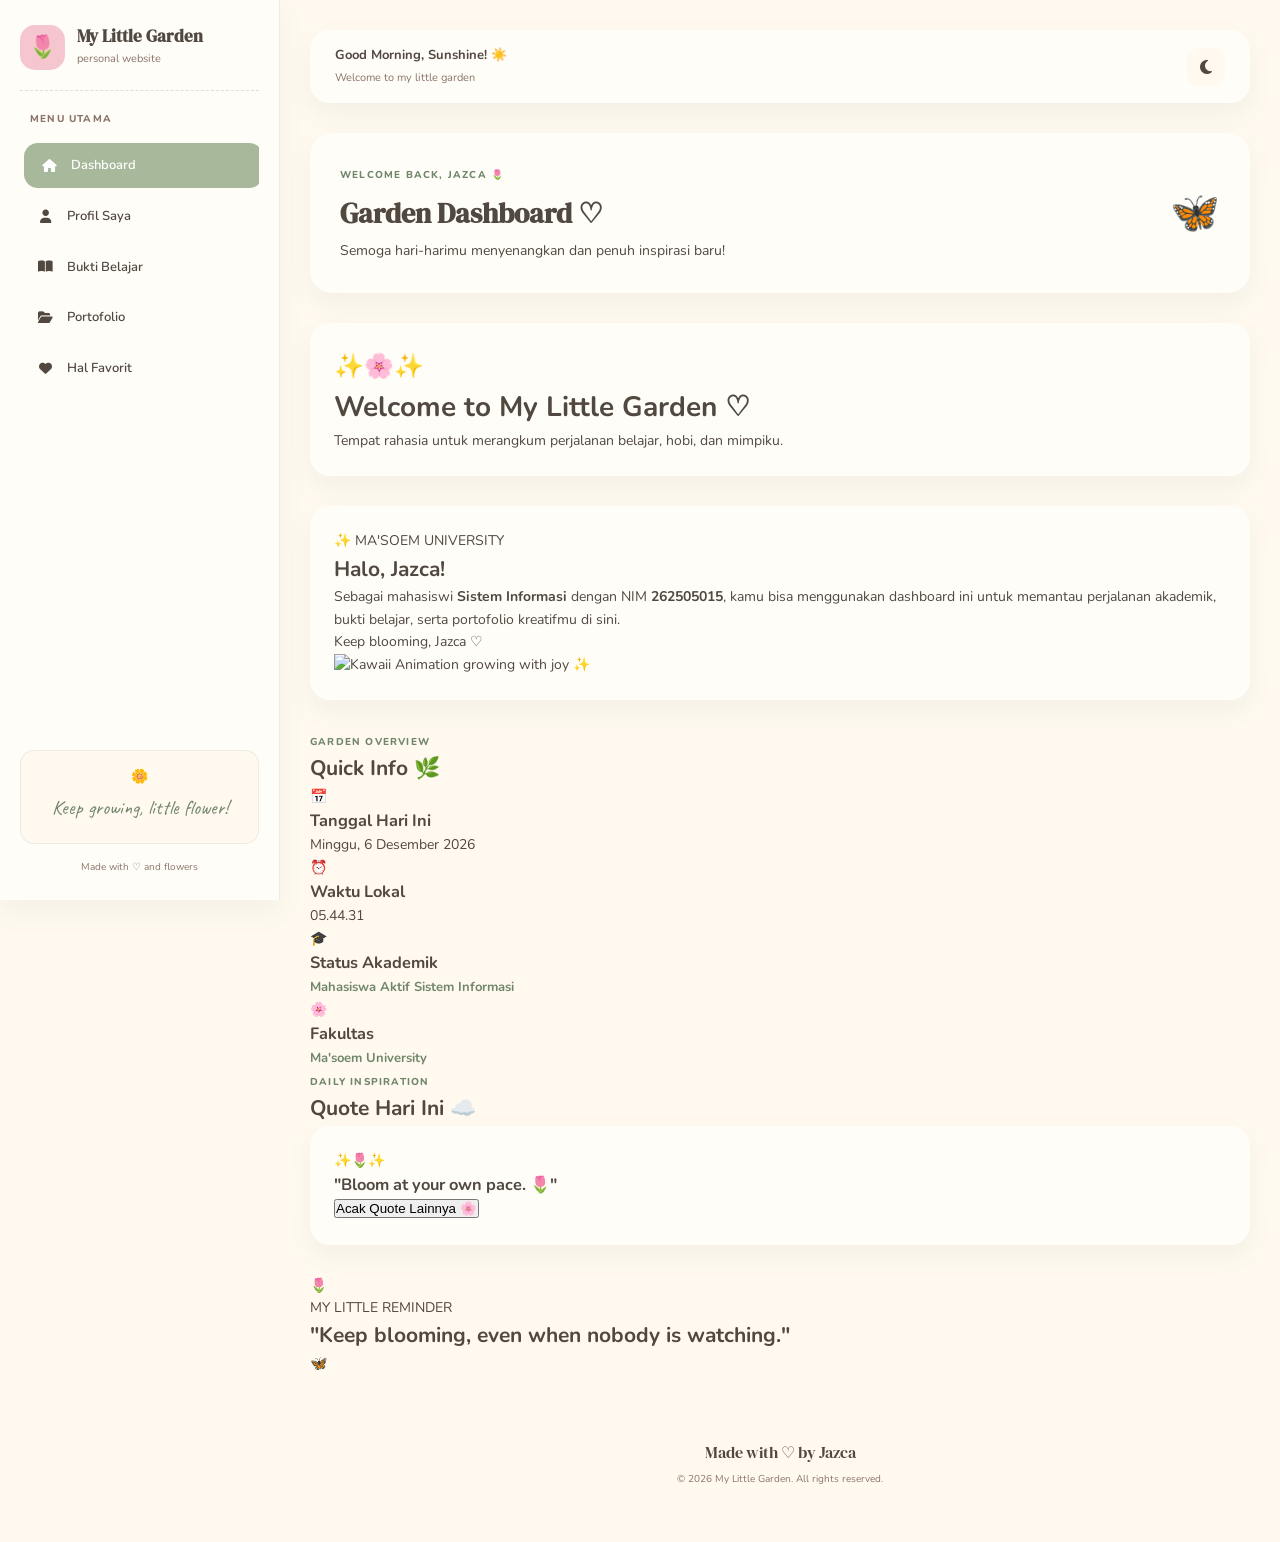
==== index.html @ 6dcbbb28 "Update index.html" ====
<!DOCTYPE html>
<html lang="id">
<head>
    <meta charset="UTF-8">
    <meta name="viewport" content="width=device-width, initial-scale=1.0">
    <title>Dashboard | My Little Garden</title>

    <!-- Google Fonts -->
    <link rel="preconnect" href="https://fonts.googleapis.com">
    <link rel="preconnect" href="https://fonts.gstatic.com" crossorigin>
    <link href="https://fonts.googleapis.com/css2?family=DM+Serif+Display&family=Nunito:wght@400;500;600;700;800&family=Caveat:wght@500;600;700&display=swap" rel="stylesheet">

    <!-- Font Awesome -->
    <link rel="stylesheet" href="https://cdnjs.cloudflare.com/ajax/libs/font-awesome/6.5.0/css/all.min.css">

    <!-- CSS Utama -->
    <link rel="stylesheet" href="css/style.css">
</head>
<body>

    <!-- Mobile Overlay -->
    <div class="sidebar-overlay" id="sidebarOverlay"></div>

    <!-- Sidebar -->
    <aside class="sidebar" id="sidebar">
        <div class="sidebar-header">
            <div class="brand-icon">🌷</div>
            <div>
                <h2>My Little Garden</h2>
                <span>personal website</span>
            </div>
        </div>

        <nav class="sidebar-menu">
            <p class="menu-title">MENU UTAMA</p>
            <a href="index.html" class="menu-link active">
                <i class="fa-solid fa-house"></i>
                <span>Dashboard</span>
            </a>
            <a href="profil.html" class="menu-link">
                <i class="fa-solid fa-user"></i>
                <span>Profil Saya</span>
            </a>
            <a href="bukti-belajar.html" class="menu-link">
                <i class="fa-solid fa-book-open"></i>
                <span>Bukti Belajar</span>
            </a>
            <a href="portofolio.html" class="menu-link">
                <i class="fa-solid fa-folder-open"></i>
                <span>Portofolio</span>
            </a>
            <a href="favorit.html" class="menu-link">
                <i class="fa-solid fa-heart"></i>
                <span>Hal Favorit</span>
            </a>
        </nav>

        <div class="sidebar-note">
            <span>🌼</span>
            <p>Keep growing, little flower!</p>
        </div>

        <div class="sidebar-footer">
            <p>Made with ♡ and flowers</p>
        </div>
    </aside>

    <!-- Main Content -->
    <main class="main-content">
        <!-- Topbar -->
        <header class="topbar">
            <div class="topbar-left">
                <button class="menu-toggle" id="menuToggle">
                    <i class="fa-solid fa-bars"></i>
                </button>
                <div>
                    <p class="topbar-greeting">Hello, Lovely! 🌸</p>
                    <span>Welcome to my little garden</span>
                </div>
            </div>
            <button class="theme-toggle" id="themeToggle" title="Ganti tema">
                <i class="fa-solid fa-moon"></i>
            </button>
        </header>

        <!-- Page Heading -->
        <section class="page-heading">
            <div>
                <span class="section-eyebrow">WELCOME BACK, JAZCA 🌷</span>
                <h1>Garden Dashboard <span>♡</span></h1>
                <p>Semoga hari-harimu menyenangkan dan penuh inspirasi baru!</p>
            </div>
            <div class="heading-decoration">🦋</div>
        </section>

        <!-- Welcome Banner -->
        <div class="content-card welcome-banner">
            <span style="font-size: 24px;">✨🌸✨</span>
            <h1 class="welcome-animated-text">Welcome to My Little Garden ♡</h1>
            <p>Tempat rahasia untuk merangkum perjalanan belajar, hobi, dan mimpiku.</p>
        </div>

        <!-- Hero Section -->
        <section class="garden-hero content-card">
            <div class="garden-hero-text">
                <span class="cute-tag">✨ MA'SOEM UNIVERSITY</span>
                <h2>Halo, <span>Jazca</span>!</h2>
                <p>
                    Sebagai mahasiswi <strong>Sistem Informasi</strong> dengan NIM <strong>262505015</strong>, kamu bisa menggunakan dashboard ini untuk memantau perjalanan akademik, bukti belajar, serta portofolio kreatifmu di sini.
                </p>
                <div class="garden-signature">Keep blooming, Jazca ♡</div>
            </div>
            <div class="garden-hero-photo">
                <div class="photo-frame">
                    <img src="https://media1.giphy.com/media/v1.Y2lkPTc5MGI3NjExOHp1dzNqOHB3NW42YjJ1eG93MWl1MWg1aWh1bHFxeTN5dnYya3R1eCZlcD12MV9pbnRlcm5hbF9naWZfYnlfaWQmY3Q9Zw/3og0IPxMM0erATueNW/giphy.gif" alt="Kawaii Animation">
                    <span class="photo-caption">growing with joy ✨</span>
                </div>
            </div>
        </section>

        <!-- Quick Info -->
        <section class="profile-section">
            <div class="section-title">
                <div>
                    <span class="section-eyebrow">GARDEN OVERVIEW</span>
                    <h2>Quick Info <span>🌿</span></h2>
                </div>
            </div>
            <div class="hobby-grid">
                <article class="hobby-card">
                    <div class="hobby-image">📅</div>
                    <h3>Tanggal Hari Ini</h3>
                    <p id="currentDate"><strong style="color: var(--sage-deep);">Memuat...</strong></p>
                </article>
                <article class="hobby-card">
                    <div class="hobby-image">⏰</div>
                    <h3>Waktu Lokal</h3>
                    <p id="currentTime"><strong style="color: var(--sage-deep);">Memuat...</strong></p>
                </article>
                <article class="hobby-card">
                    <div class="hobby-image">🎓</div>
                    <h3>Status Akademik</h3>
                    <p><strong style="font-size: 13px; color: var(--sage-deep);">Mahasiswa Aktif Sistem Informasi</strong></p>
                </article>
                <article class="hobby-card">
                    <div class="hobby-image">🌸</div>
                    <h3>Fakultas</h3>
                    <p><strong style="font-size: 13px; color: var(--sage-deep);">Ma'soem University</strong></p>
                </article>
            </div>
        </section>

        <!-- Quotes Section -->
        <section class="profile-section">
            <div class="section-title">
                <div>
                    <span class="section-eyebrow">DAILY INSPIRATION</span>
                    <h2>Quote Hari Ini <span>☁️</span></h2>
                </div>
            </div>
            <div class="dream-card content-card">
                <div class="dream-decoration">✨🌷✨</div>
                <h3 id="dailyQuote">"Bloom at your own pace. 🌷"</h3>
                <button id="newQuote" class="quote-btn">Acak Quote Lainnya 🌸</button>
            </div>
        </section>

        <!-- Personal Motto -->
        <section class="motto-card">
            <div class="motto-decoration">🌷</div>
            <span>MY LITTLE REMINDER</span>
            <h2>"Keep blooming, even when nobody is watching."</h2>
            <div class="motto-decoration bottom">🦋</div>
        </section>

        <!-- Footer -->
        <footer class="footer">
            <p>Made with ♡ by Jazca</p>
            <span>© 2026 My Little Garden. All rights reserved.</span>
        </footer>
    </main>

    <script src="js/script.js"></script>
</body>
</html>
---- css/style.css ----
/* =====================================================
   MY LITTLE GARDEN - FINAL STYLESHEET
   Soft Cottagecore (70%) × Cute Kawaii (30%)
   ===================================================== */

/* ROOT VARIABLES - PALET WARNA */
:root {
    --warm-cream: #FFF9F0;
    --soft-cream: #FFFDF8;
    --sage-green: #A8B89A;
    --dark-sage: #71866A;
    --baby-pink: #F5C6CE;
    --pink-dark: #D49B89;
    --butter-yellow: #F6E5A8;
    --lavender: #DCD3F0;
    --soft-brown: #8B7568;
    --text-dark: #51483F;
    --white: #FFFFFF;
    
    --cream: var(--warm-cream);
    --cream-dark: #F3E5D8;
    --sage: var(--sage-green);
    --sage-deep: var(--dark-sage);
    --pink: var(--baby-pink);
    --yellow: var(--butter-yellow);
    --purple: var(--lavender);
    --brown-dark: var(--text-dark);
    --brown-light: var(--soft-brown);
    
    --shadow: 0 10px 25px rgba(113, 134, 106, 0.08);
    --shadow-hover: 0 15px 30px rgba(113, 134, 106, 0.15);
    --transition: all 0.3s ease;
}

/* RESET & GLOBAL STYLES */
* {
    margin: 0;
    padding: 0;
    box-sizing: border-box;
}

body {
    font-family: 'Nunito', sans-serif;
    font-size: 14px;
    line-height: 1.6;
    background-color: var(--warm-cream);
    color: var(--text-dark);
    display: flex;
    min-height: 100vh;
    position: relative;
    overflow-x: hidden;
}

a {
    text-decoration: none;
    color: inherit;
}

ul {
    list-style: none;
}

/* ================= SIDEBAR ================= */
.sidebar {
    position: fixed;
    top: 0;
    left: 0;
    width: 280px;
    height: 100vh;
    background: var(--soft-cream);
    border-right: 1px solid rgba(168, 184, 154, 0.25);
    display: flex;
    flex-direction: column;
    padding: 25px 20px;
    z-index: 100;
    box-shadow: var(--shadow);
    transition: var(--transition);
}

.sidebar-header {
    display: flex;
    align-items: center;
    gap: 12px;
    padding-bottom: 20px;
    border-bottom: 1px dashed rgba(168, 184, 154, 0.4);
}

.brand-icon {
    width: 45px;
    height: 45px;
    background: var(--pink);
    display: grid;
    place-items: center;
    border-radius: 15px;
    font-size: 22px;
}

.sidebar-header h2 {
    font-family: 'DM Serif Display', serif;
    font-size: 17px;
    line-height: 1.3;
    color: var(--brown-dark);
}

.sidebar-header span {
    font-size: 11px;
    color: var(--brown-light);
}

.menu-title {
    margin: 20px 0 10px 10px;
    font-size: 10px;
    font-weight: 800;
    letter-spacing: 1.2px;
    color: var(--brown-light);
}

.sidebar-menu {
    display: flex;
    flex-direction: column;
    gap: 6px;
    flex: 1;
    overflow-y: auto;
}

.menu-link {
    display: flex;
    align-items: center;
    gap: 12px;
    padding: 12px 15px;
    border-radius: 14px;
    font-size: 13px;
    font-weight: 600;
    color: var(--brown-dark);
    transition: var(--transition);
}

.menu-link i {
    width: 20px;
    text-align: center;
}

.menu-link:hover, .menu-link.active {
    background: var(--sage);
    color: var(--white);
    transform: translateX(4px);
}

.sidebar-note {
    padding: 15px;
    background: var(--warm-cream);
    border-radius: 14px;
    text-align: center;
    border: 1px solid rgba(168, 184, 154, 0.2);
    margin-top: 15px;
}

.sidebar-note p {
    font-family: 'Caveat', cursive;
    font-size: 20px;
    color: var(--sage-deep);
    margin: 4px 0;
}

.sidebar-footer {
    text-align: center;
    margin-top: 15px;
    font-size: 10px;
    color: var(--brown-light);
}

/* ================= MAIN CONTENT ================= */
.main-content {
    margin-left: 280px;
    flex: 1;
    padding: 30px;
    max-width: calc(100% - 280px);
    position: relative;
    z-index: 1;
}

/* TOP NAVBAR */
.topbar {
    display: flex;
    align-items: center;
    justify-content: space-between;
    padding: 15px 25px;
    background: var(--soft-cream);
    border-radius: 20px;
    box-shadow: var(--shadow);
    margin-bottom: 30px;
}

.topbar-left {
    display: flex;
    align-items: center;
    gap: 15px;
}

.menu-toggle {
    display: none;
    background: var(--warm-cream);
    border: none;
    width: 38px;
    height: 38px;
    border-radius: 12px;
    font-size: 18px;
    cursor: pointer;
    align-items: center;
    justify-content: center;
    color: var(--brown-dark);
}

.topbar-greeting {
    font-family: 'Nunito', sans-serif;
    font-size: 13px;
    font-weight: 700;
    color: var(--brown-dark);
}

.topbar-left span {
    font-size: 11px;
    color: var(--brown-light);
}

.theme-toggle {
    background: var(--warm-cream);
    border: none;
    width: 38px;
    height: 38px;
    border-radius: 12px;
    font-size: 16px;
    cursor: pointer;
    display: grid;
    place-items: center;
    transition: var(--transition);
    color: var(--brown-dark);
}

.theme-toggle:hover {
    background: var(--sage);
    color: var(--white);
}

/* ================= PAGE HEADING & CARDS ================= */
.page-heading {
    display: flex;
    align-items: center;
    justify-content: space-between;
    background: var(--soft-cream);
    padding: 30px;
    border-radius: 22px;
    box-shadow: var(--shadow);
    margin-bottom: 30px;
}

.section-eyebrow {
    font-size: 10px;
    font-weight: 800;
    letter-spacing: 1.2px;
    color: var(--sage-deep);
}

.page-heading h1 {
    font-family: 'DM Serif Display', serif;
    font-size: 28px;
    color: var(--brown-dark);
    margin: 5px 0;
}

.heading-decoration {
    font-size: 40px;
    animation: floating 4s ease-in-out infinite;
}

.content-card {
    background: var(--soft-cream);
    border-radius: 20px;
    padding: 24px;
    box-shadow: var(--shadow);
    margin-bottom: 30px;
}

/* ================= BUKTI BELAJAR / 4 KOTAK KALKULATOR ================= */
.learning-heading {
    border-left: 6px solid var(--sage-deep);
}

.learning-subtitle {
    font-size: 13px;
    font-weight: 700;
    color: var(--sage-deep) !important;
    margin-top: 4px;
}

/* Grid 2x2: Kotak Kalkulator Tampil Sejajar 2 Kolom & Rapi */
.calculators-grid {
    display: grid;
    grid-template-columns: repeat(2, 1fr);
    gap: 25px;
    margin-bottom: 35px;
}

.calc-card {
    background: var(--soft-cream);
    border-radius: 22px;
    padding: 25px;
    box-shadow: var(--shadow);
    border: 1px solid rgba(168, 184, 154, 0.25);
    display: flex;
    flex-direction: column;
    justify-content: space-between;
    transition: var(--transition);
}

.calc-card:hover {
    box-shadow: var(--shadow-hover);
    transform: translateY(-3px);
}

.calc-header {
    margin-bottom: 20px;
}

.calc-badge {
    display: inline-block;
    padding: 4px 10px;
    border-radius: 12px;
    background: var(--lavender);
    color: var(--brown-dark);
    font-size: 10px;
    font-weight: 800;
    margin-bottom: 8px;
}

.calc-header h2 {
    font-family: 'DM Serif Display', serif;
    font-size: 18px;
    color: var(--brown-dark);
    display: flex;
    align-items: center;
    gap: 8px;
}

.calc-header h2 i {
    color: var(--sage-deep);
    font-size: 16px;
}

.calc-header p {
    font-size: 11px;
    color: var(--brown-light);
    margin-top: 4px;
    line-height: 1.5;
}

.calc-body {
    display: flex;
    flex-direction: column;
    gap: 14px;
}

.input-row {
    display: flex;
    gap: 12px;
}

.flex-1 { flex: 1; }
.flex-2 { flex: 2; }

.input-group {
    display: flex;
    flex-direction: column;
    gap: 5px;
    width: 100%;
}

.input-group label {
    font-size: 11px;
    font-weight: 700;
    color: var(--brown-dark);
}

.input-group input, 
.input-group select {
    padding: 10px 14px;
    border-radius: 12px;
    border: 1px solid rgba(168, 184, 154, 0.4);
    background: var(--white);
    font-family: 'Nunito', sans-serif;
    font-size: 12px;
    color: var(--text-dark);
    outline: none;
    transition: var(--transition);
    width: 100%;
}

.input-group input:focus, 
.input-group select:focus {
    border-color: var(--sage-deep);
    box-shadow: 0 0 0 3px rgba(113, 134, 106, 0.15);
}

.calc-btn {
    padding: 11px 18px;
    border: none;
    border-radius: 14px;
    background: var(--sage-deep);
    color: var(--white);
    font-family: 'Nunito', sans-serif;
    font-size: 12px;
    font-weight: 800;
    cursor: pointer;
    display: flex;
    align-items: center;
    justify-content: center;
    gap: 8px;
    transition: var(--transition);
    box-shadow: var(--shadow);
    width: 100%;
    margin-top: 5px;
}

.calc-btn:hover {
    background: var(--dark-sage);
    transform: translateY(-2px);
}

.calc-result {
    padding: 14px;
    border-radius: 14px;
    background: var(--warm-cream);
    border: 1px dashed rgba(168, 184, 154, 0.5);
    font-size: 12px;
    line-height: 1.6;
    color: var(--brown-dark);
    min-height: 80px;
    margin-top: 10px;
}

.placeholder-text {
    color: var(--brown-light);
    font-style: italic;
    font-size: 11px;
}

.result-tag {
    display: inline-block;
    padding: 3px 8px;
    border-radius: 8px;
    font-weight: 800;
    font-size: 10px;
    margin-bottom: 4px;
}

.tag-success { background: #d4edda; color: #155724; }
.tag-danger { background: #f8d7da; color: #721c24; }
.tag-info { background: var(--butter-yellow); color: var(--brown-dark); }

.number-system-results {
    display: grid;
    grid-template-columns: repeat(2, 1fr);
    gap: 8px;
    margin-top: 5px;
}

.sys-res-box {
    background: var(--white);
    padding: 10px;
    border-radius: 12px;
    border: 1px solid rgba(168, 184, 154, 0.3);
    text-align: center;
}

.sys-res-box span {
    display: block;
    font-size: 9px;
    font-weight: 800;
    color: var(--brown-light);
    margin-bottom: 2px;
}

.sys-res-box strong {
    font-size: 13px;
    color: var(--sage-deep);
    word-break: break-all;
}

/* FOOTER */
.footer {
    margin-top: 40px;
    padding: 25px 10px;
    text-align: center;
}

.footer p {
    font-family: 'DM Serif Display', serif;
    font-size: 16px;
    color: var(--brown-dark);
}

.footer span {
    font-size: 10px;
    color: var(--brown-light);
    display: block;
    margin-top: 5px;
}

/* ANIMASI */
@keyframes floating {
    0%, 100% { transform: translateY(0); }
    50% { transform: translateY(-8px); }
}

/* ================= DARK MODE STYLING ================= */
body.dark-mode {
    --warm-cream: #1e1e1e;
    --soft-cream: #282828;
    --sage-green: #526348;
    --dark-sage: #9bb090;
    --baby-pink: #a8767e;
    --pink-dark: #b87a67;
    --butter-yellow: #b59f59;
    --lavender: #6b5e8c;
    --soft-brown: #d4b5a3;
    --text-dark: #f0eae1;
    --white: #333333;
    
    background-color: var(--warm-cream);
    color: var(--text-dark);
}

body.dark-mode .sidebar,
body.dark-mode .topbar,
body.dark-mode .content-card,
body.dark-mode .calc-card,
body.dark-mode .page-heading {
    background: var(--soft-cream);
    color: var(--text-dark);
    border-color: rgba(255, 255, 255, 0.1);
}

body.dark-mode .input-group input, 
body.dark-mode .input-group select {
    background: #1a1a1a;
    color: #f0eae1;
    border-color: rgba(255, 255, 255, 0.2);
}

body.dark-mode .calc-result {
    background: #1a1a1a;
    color: #f0eae1;
}

body.dark-mode .sys-res-box {
    background: #222222;
    border-color: rgba(255, 255, 255, 0.1);
}

/* ================= RESPONSIVE DESIGN ================= */
@media (max-width: 1024px) {
    .calculators-grid {
        grid-template-columns: 1fr;
    }
}

@media (max-width: 768px) {
    .sidebar {
        transform: translateX(-100%);
    }

    .sidebar.active {
        transform: translateX(0);
    }

    .main-content {
        margin-left: 0;
        max-width: 100%;
        padding: 15px;
    }

    .menu-toggle {
        display: flex;
    }
}

@media (max-width: 480px) {
    .input-row {
        flex-direction: column;
        gap: 10px;
    }
    .number-system-results {
        grid-template-columns: 1fr;
    }
}
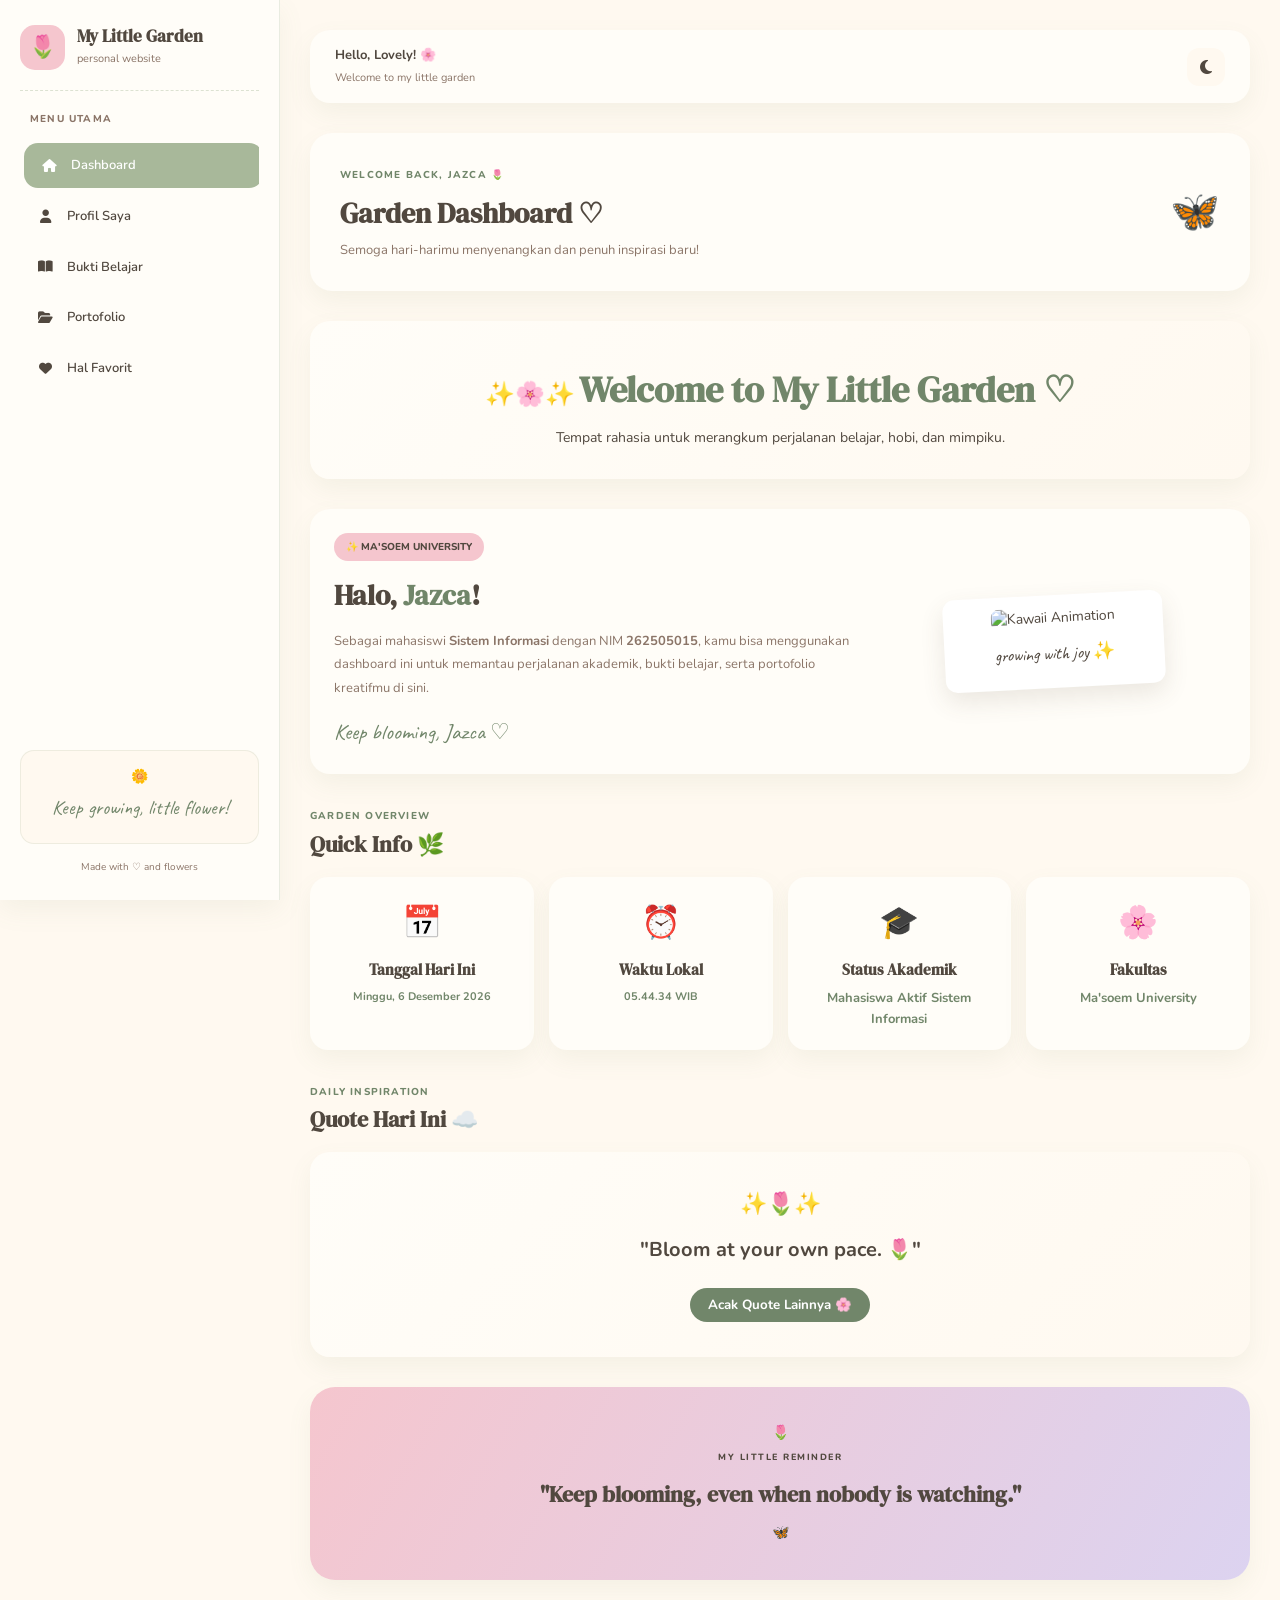
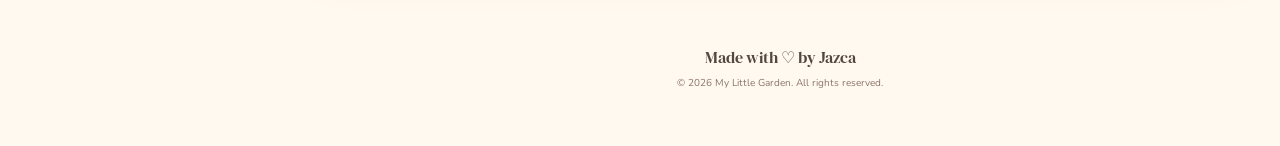
==== commit 9af64e86: "Update index.html" ====
--- a/index.html
+++ b/index.html
@@ -112,7 +112,7 @@
             </div>
             <div class="garden-hero-photo">
                 <div class="photo-frame">
-                    <img src="https://media1.giphy.com/media/v1.Y2lkPTc5MGI3NjExOHp1dzNqOHB3NW42YjJ1eG93MWl1MWg1aWh1bHFxeTN5dnYya3R1eCZlcD12MV9pbnRlcm5hbF9naWZfYnlfaWQmY3Q9Zw/3og0IPxMM0erATueNW/giphy.gif" alt="Kawaii Animation">
+                    <img src="kkk.png" alt="Kawaii Animation">
                     <span class="photo-caption">growing with joy ✨</span>
                 </div>
             </div>
--- a/css/style.css
+++ b/css/style.css
@@ -3,7 +3,6 @@
    Soft Cottagecore (70%) × Cute Kawaii (30%)
    ===================================================== */
 
-/* ROOT VARIABLES - PALET WARNA */
 :root {
     --warm-cream: #FFF9F0;
     --soft-cream: #FFFDF8;
@@ -32,7 +31,6 @@
     --transition: all 0.3s ease;
 }
 
-/* RESET & GLOBAL STYLES */
 * {
     margin: 0;
     padding: 0;
@@ -49,6 +47,7 @@
     min-height: 100vh;
     position: relative;
     overflow-x: hidden;
+    transition: background-color 0.3s ease, color 0.3s ease;
 }
 
 a {
@@ -93,6 +92,12 @@
     place-items: center;
     border-radius: 15px;
     font-size: 22px;
+    animation: bounceIcon 3s ease-in-out infinite;
+}
+
+@keyframes bounceIcon {
+    0%, 100% { transform: translateY(0); }
+    50% { transform: translateY(-4px); }
 }
 
 .sidebar-header h2 {
@@ -240,6 +245,7 @@
 .theme-toggle:hover {
     background: var(--sage);
     color: var(--white);
+    transform: scale(1.1) rotate(10deg);
 }
 
 /* ================= PAGE HEADING & CARDS ================= */
@@ -268,6 +274,11 @@
     margin: 5px 0;
 }
 
+.page-heading p {
+    font-size: 13px;
+    color: var(--brown-light);
+}
+
 .heading-decoration {
     font-size: 40px;
     animation: floating 4s ease-in-out infinite;
@@ -279,9 +290,268 @@
     padding: 24px;
     box-shadow: var(--shadow);
     margin-bottom: 30px;
-}
-
-/* ================= BUKTI BELAJAR / 4 KOTAK KALKULATOR ================= */
+    transition: transform 0.3s ease, box-shadow 0.3s ease;
+}
+
+.content-card:hover {
+    box-shadow: var(--shadow-hover);
+}
+
+/* WELCOME BANNER & HERO */
+.welcome-banner {
+    text-align: center;
+    padding: 30px;
+    background: linear-gradient(135deg, var(--soft-cream), var(--warm-cream));
+}
+
+@keyframes welcomeBounce {
+    0%, 100% { transform: translateY(0) scale(1); }
+    50% { transform: translateY(-6px) scale(1.03); }
+}
+
+.welcome-animated-text {
+    display: inline-block;
+    font-family: 'DM Serif Display', serif;
+    font-size: clamp(26px, 3.5vw, 36px);
+    color: var(--sage-deep);
+    animation: welcomeBounce 2.5s ease-in-out infinite;
+    margin: 10px 0 8px 0;
+}
+
+.garden-hero {
+    display: grid;
+    grid-template-columns: 1.2fr 0.8fr;
+    gap: 30px;
+    align-items: center;
+}
+
+.cute-tag {
+    display: inline-block;
+    padding: 6px 12px;
+    border-radius: 20px;
+    background: var(--pink);
+    font-size: 10px;
+    font-weight: 800;
+    color: var(--brown-dark);
+    margin-bottom: 12px;
+}
+
+.garden-hero-text h2 {
+    font-family: 'DM Serif Display', serif;
+    font-size: 28px;
+    margin-bottom: 12px;
+    color: var(--brown-dark);
+}
+
+.garden-hero-text h2 span {
+    color: var(--sage-deep);
+}
+
+.garden-hero-text p {
+    font-size: 13px;
+    line-height: 1.8;
+    color: var(--brown-light);
+}
+
+.garden-signature {
+    font-family: 'Caveat', cursive;
+    font-size: 22px;
+    color: var(--sage-deep);
+    margin-top: 15px;
+}
+
+.garden-hero-photo {
+    position: relative;
+    display: grid;
+    place-items: center;
+}
+
+.photo-frame {
+    width: 220px;
+    padding: 12px 12px 20px;
+    background: var(--white);
+    border-radius: 12px;
+    box-shadow: 0 10px 25px rgba(87, 71, 56, 0.12);
+    transform: rotate(-3deg);
+    transition: var(--transition);
+    text-align: center;
+}
+
+.photo-frame:hover {
+    transform: rotate(0deg) translateY(-5px);
+}
+
+.photo-frame img {
+    width: 100%;
+    height: 190px;
+    object-fit: cover;
+    border-radius: 8px;
+}
+
+.profile-avatar-box {
+    width: 100%;
+    height: 190px;
+    background: var(--sage-green);
+    display: grid;
+    place-items: center;
+    border-radius: 8px;
+    font-size: 60px;
+}
+
+.photo-caption {
+    font-family: 'Caveat', cursive;
+    font-size: 18px;
+    color: var(--brown-dark);
+    display: block;
+    margin-top: 10px;
+}
+
+/* HOBBY GRID */
+.profile-section {
+    margin-bottom: 30px;
+}
+
+.section-title {
+    margin-bottom: 15px;
+}
+
+.section-title h2 {
+    font-family: 'DM Serif Display', serif;
+    font-size: 22px;
+    color: var(--brown-dark);
+}
+
+.hobby-grid {
+    display: grid;
+    grid-template-columns: repeat(4, 1fr);
+    gap: 15px;
+}
+
+.hobby-card {
+    background: var(--soft-cream);
+    padding: 20px;
+    border-radius: 18px;
+    text-align: center;
+    box-shadow: var(--shadow);
+    transition: var(--transition);
+}
+
+.hobby-card:hover {
+    transform: translateY(-5px);
+    background: var(--white);
+}
+
+.hobby-image {
+    font-size: 32px;
+    margin-bottom: 10px;
+}
+
+.hobby-card h3 {
+    font-family: 'DM Serif Display', serif;
+    font-size: 15px;
+    color: var(--brown-dark);
+    margin-bottom: 6px;
+}
+
+.hobby-card p {
+    font-size: 11px;
+    color: var(--brown-light);
+}
+
+/* SKILLS */
+.skills-card {
+    display: flex;
+    flex-direction: column;
+    gap: 16px;
+}
+
+.skill-info {
+    display: flex;
+    justify-content: space-between;
+    font-size: 12px;
+    font-weight: 700;
+    color: var(--brown-dark);
+    margin-bottom: 6px;
+}
+
+.skill-bar {
+    height: 10px;
+    background: var(--warm-cream);
+    border-radius: 10px;
+    overflow: hidden;
+}
+
+.skill-progress {
+    height: 100%;
+    background: var(--sage-green);
+    border-radius: 10px;
+    transition: width 1s ease;
+}
+
+/* DREAMS & MOTTO & QUOTES */
+.dream-card {
+    text-align: center;
+    padding: 35px 25px;
+    background: linear-gradient(135deg, var(--soft-cream), var(--warm-cream));
+}
+
+.dream-decoration {
+    font-size: 22px;
+    margin-bottom: 10px;
+}
+
+.dream-card h3 {
+    font-size: 20px;
+    margin: 12px 0;
+    color: var(--brown-dark);
+}
+
+.quote-btn {
+    margin-top: 10px;
+    background: var(--sage-deep);
+    border: none;
+    padding: 8px 18px;
+    border-radius: 20px;
+    color: var(--white);
+    font-family: 'Nunito', sans-serif;
+    font-weight: 700;
+    cursor: pointer;
+    transition: var(--transition);
+}
+
+.quote-btn:hover {
+    background: var(--sage-green);
+    transform: translateY(-2px);
+}
+
+.motto-card {
+    background: linear-gradient(120deg, var(--baby-pink), var(--lavender));
+    padding: 35px 20px;
+    border-radius: 25px;
+    text-align: center;
+    box-shadow: var(--shadow);
+    margin-bottom: 35px;
+}
+
+.motto-card span {
+    font-size: 9px;
+    font-weight: 800;
+    letter-spacing: 1.5px;
+    color: var(--brown-dark);
+}
+
+.motto-card h2 {
+    font-family: 'DM Serif Display', serif;
+    font-size: 22px;
+    color: var(--brown-dark);
+    margin: 10px 0;
+}
+
+.motto-decoration.bottom {
+    margin-top: 10px;
+}
+
+/* ================= BUKTI BELAJAR / KALKULATOR GRID ================= */
 .learning-heading {
     border-left: 6px solid var(--sage-deep);
 }
@@ -293,7 +563,6 @@
     margin-top: 4px;
 }
 
-/* Grid 2x2: Kotak Kalkulator Tampil Sejajar 2 Kolom & Rapi */
 .calculators-grid {
     display: grid;
     grid-template-columns: repeat(2, 1fr);
@@ -506,7 +775,6 @@
     margin-top: 5px;
 }
 
-/* ANIMASI */
 @keyframes floating {
     0%, 100% { transform: translateY(0); }
     50% { transform: translateY(-8px); }
@@ -534,6 +802,7 @@
 body.dark-mode .topbar,
 body.dark-mode .content-card,
 body.dark-mode .calc-card,
+body.dark-mode .hobby-card,
 body.dark-mode .page-heading {
     background: var(--soft-cream);
     color: var(--text-dark);
@@ -557,39 +826,27 @@
     border-color: rgba(255, 255, 255, 0.1);
 }
 
+body.dark-mode .photo-frame {
+    background: #333333;
+}
+
 /* ================= RESPONSIVE DESIGN ================= */
+@media (max-width: 1100px) {
+    .hobby-grid { grid-template-columns: repeat(2, 1fr); }
+}
+
 @media (max-width: 1024px) {
-    .calculators-grid {
-        grid-template-columns: 1fr;
-    }
+    .calculators-grid { grid-template-columns: 1fr; }
 }
 
 @media (max-width: 768px) {
-    .sidebar {
-        transform: translateX(-100%);
-    }
-
-    .sidebar.active {
-        transform: translateX(0);
-    }
-
-    .main-content {
-        margin-left: 0;
-        max-width: 100%;
-        padding: 15px;
-    }
-
-    .menu-toggle {
-        display: flex;
-    }
+    .sidebar { transform: translateX(-100%); }
+    .sidebar.active { transform: translateX(0); }
+    .main-content { margin-left: 0; max-width: 100%; padding: 15px; }
+    .menu-toggle { display: flex; }
+    .garden-hero { grid-template-columns: 1fr; text-align: center; }
 }
 
 @media (max-width: 480px) {
-    .input-row {
-        flex-direction: column;
-        gap: 10px;
-    }
-    .number-system-results {
-        grid-template-columns: 1fr;
-    }
-}
+    .hobby-grid { grid-template-columns: 1fr; }
+}
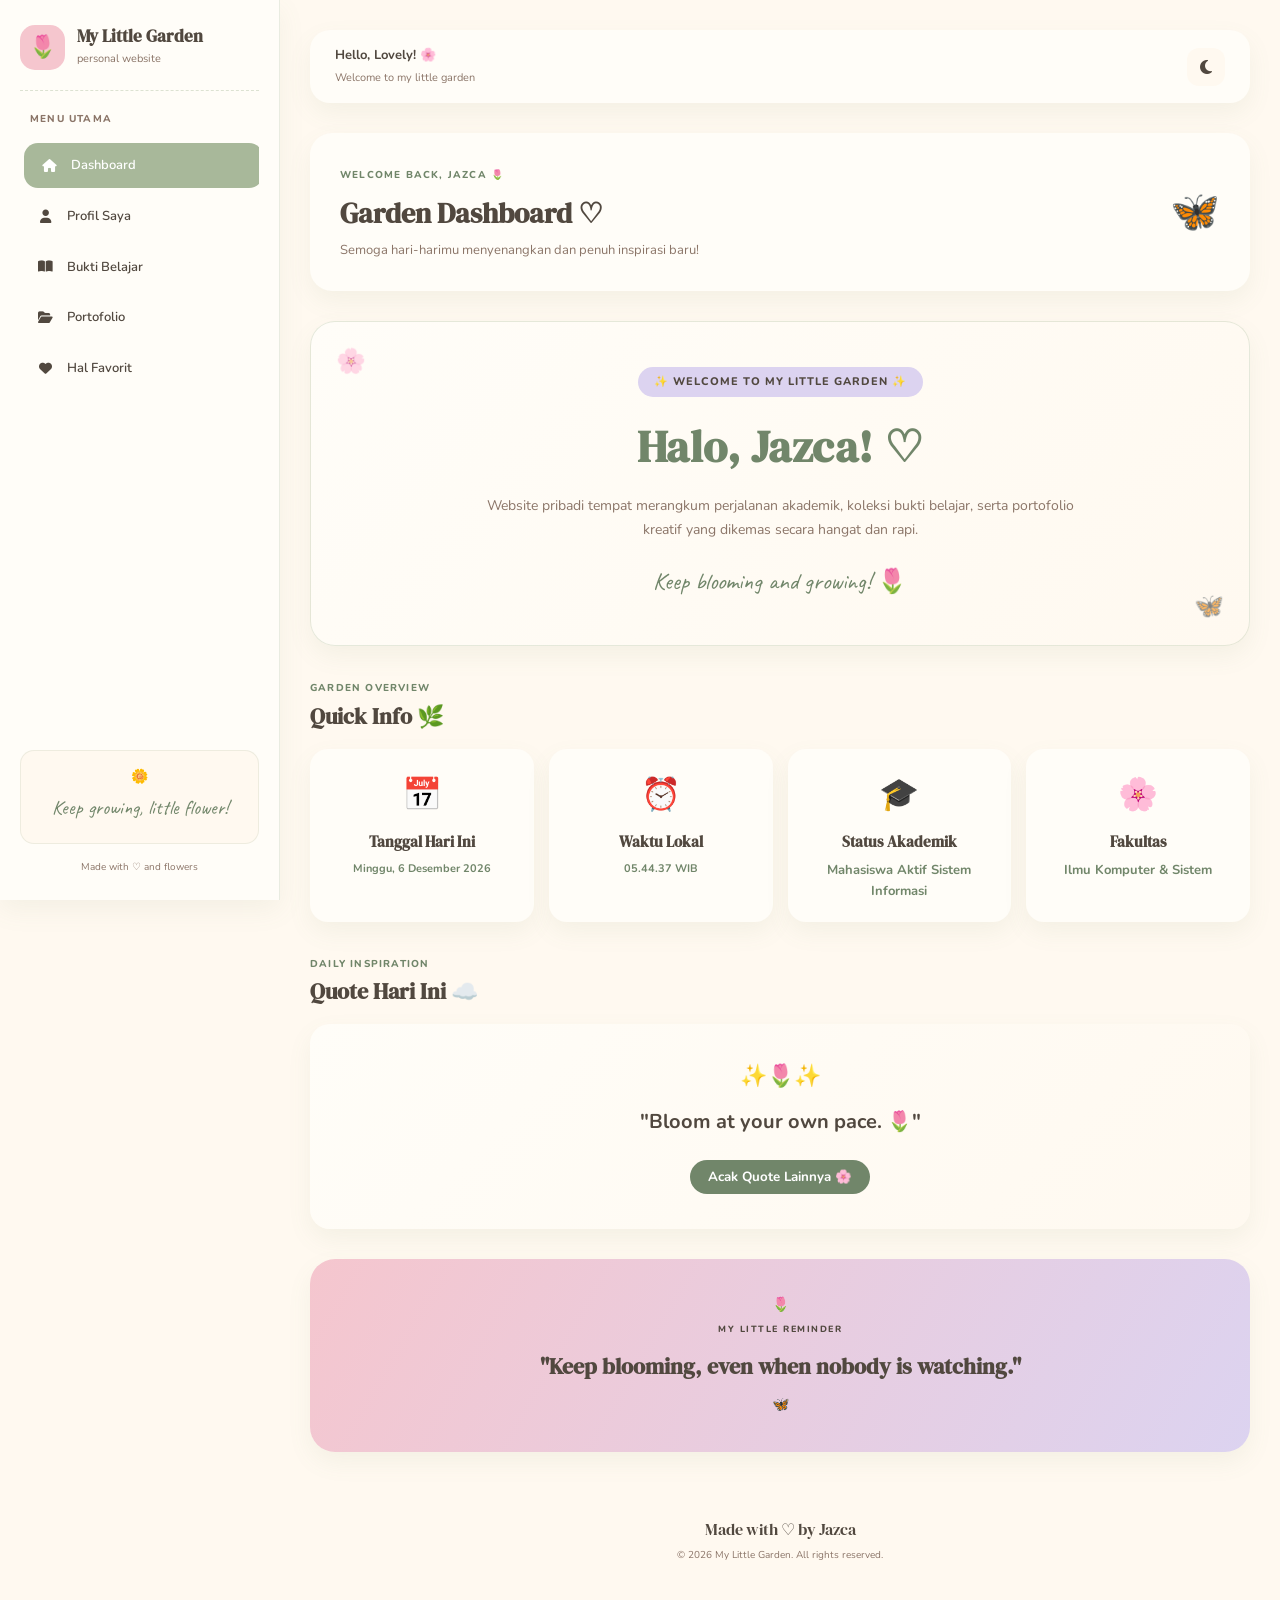
==== commit 5a39bbc4: "Update index.html" ====
--- a/index.html
+++ b/index.html
@@ -15,6 +15,87 @@
 
     <!-- CSS Utama -->
     <link rel="stylesheet" href="css/style.css">
+
+    <style>
+        /* Animasi Elegan untuk Banner Utama */
+        @keyframes fadeInScale {
+            0% { opacity: 0; transform: translateY(15px) scale(0.98); }
+            100% { opacity: 1; transform: translateY(0) scale(1); }
+        }
+
+        @keyframes floatSlow {
+            0%, 100% { transform: translateY(0); }
+            50% { transform: translateY(-6px); }
+        }
+
+        .hero-banner-fresh {
+            background: linear-gradient(135deg, var(--soft-cream), var(--warm-cream));
+            border: 1px solid rgba(168, 184, 154, 0.3);
+            border-radius: 25px;
+            padding: 45px 35px;
+            text-align: center;
+            box-shadow: var(--shadow);
+            margin-bottom: 30px;
+            animation: fadeInScale 1s ease-out forwards;
+            position: relative;
+            overflow: hidden;
+        }
+
+        .hero-banner-fresh::before {
+            content: '🌸';
+            position: absolute;
+            top: 20px;
+            left: 25px;
+            font-size: 24px;
+            opacity: 0.6;
+            animation: floatSlow 4s ease-in-out infinite;
+        }
+
+        .hero-banner-fresh::after {
+            content: '🦋';
+            position: absolute;
+            bottom: 20px;
+            right: 25px;
+            font-size: 24px;
+            opacity: 0.6;
+            animation: floatSlow 5s ease-in-out infinite 1s;
+        }
+
+        .hero-banner-fresh h1 {
+            font-family: 'DM Serif Display', serif;
+            font-size: clamp(32px, 5vw, 44px);
+            color: var(--sage-deep);
+            margin-bottom: 12px;
+            letter-spacing: 0.5px;
+        }
+
+        .hero-banner-fresh p {
+            font-size: 14px;
+            color: var(--brown-light);
+            max-width: 600px;
+            margin: 0 auto 20px auto;
+            line-height: 1.7;
+        }
+
+        .hero-badge-cute {
+            display: inline-block;
+            background: var(--lavender);
+            color: var(--brown-dark);
+            padding: 6px 16px;
+            border-radius: 20px;
+            font-size: 11px;
+            font-weight: 800;
+            letter-spacing: 1px;
+            margin-bottom: 15px;
+        }
+
+        .hero-signature-text {
+            font-family: 'Caveat', cursive;
+            font-size: 24px;
+            color: var(--sage-deep);
+            margin-top: 15px;
+        }
+    </style>
 </head>
 <body>
 
@@ -93,29 +174,14 @@
             <div class="heading-decoration">🦋</div>
         </section>
 
-        <!-- Welcome Banner -->
-        <div class="content-card welcome-banner">
-            <span style="font-size: 24px;">✨🌸✨</span>
-            <h1 class="welcome-animated-text">Welcome to My Little Garden ♡</h1>
-            <p>Tempat rahasia untuk merangkum perjalanan belajar, hobi, dan mimpiku.</p>
-        </div>
-
-        <!-- Hero Section -->
-        <section class="garden-hero content-card">
-            <div class="garden-hero-text">
-                <span class="cute-tag">✨ MA'SOEM UNIVERSITY</span>
-                <h2>Halo, <span>Jazca</span>!</h2>
-                <p>
-                    Sebagai mahasiswi <strong>Sistem Informasi</strong> dengan NIM <strong>262505015</strong>, kamu bisa menggunakan dashboard ini untuk memantau perjalanan akademik, bukti belajar, serta portofolio kreatifmu di sini.
-                </p>
-                <div class="garden-signature">Keep blooming, Jazca ♡</div>
-            </div>
-            <div class="garden-hero-photo">
-                <div class="photo-frame">
-                    <img src="kkk.png" alt="Kawaii Animation">
-                    <span class="photo-caption">growing with joy ✨</span>
-                </div>
-            </div>
+        <!-- Banner Utama Baru (Tanpa Polaroid, Lebih Besar & Estetik) -->
+        <section class="hero-banner-fresh">
+            <span class="hero-badge-cute">✨ WELCOME TO MY LITTLE GARDEN ✨</span>
+            <h1>Halo, <span>Jazca</span>! ♡</h1>
+            <p>
+                Website pribadi tempat merangkum perjalanan akademik, koleksi bukti belajar, serta portofolio kreatif yang dikemas secara hangat dan rapi.
+            </p>
+            <div class="hero-signature-text">Keep blooming and growing! 🌷</div>
         </section>
 
         <!-- Quick Info -->
@@ -145,7 +211,7 @@
                 <article class="hobby-card">
                     <div class="hobby-image">🌸</div>
                     <h3>Fakultas</h3>
-                    <p><strong style="font-size: 13px; color: var(--sage-deep);">Ma'soem University</strong></p>
+                    <p><strong style="font-size: 13px; color: var(--sage-deep);">Ilmu Komputer & Sistem</strong></p>
                 </article>
             </div>
         </section>
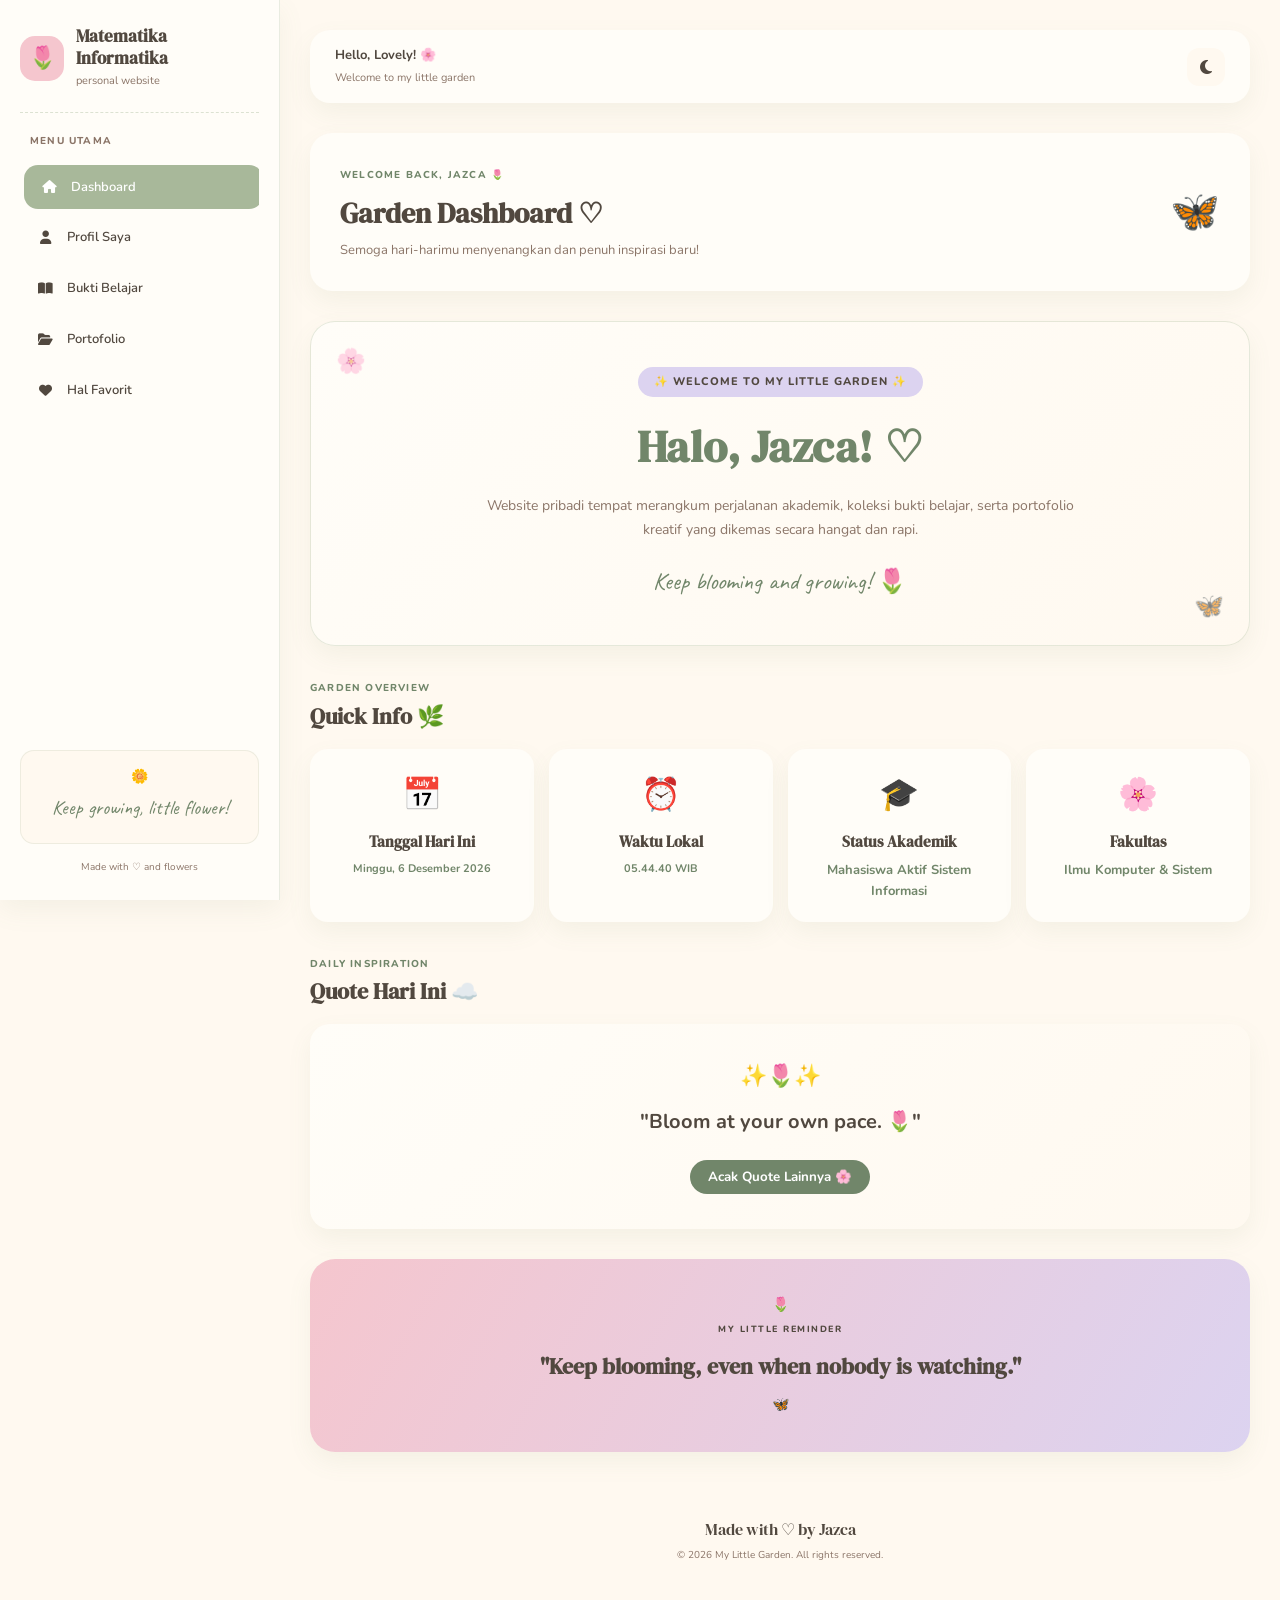
==== commit cb91b789: "Change sidebar title from 'My Little Garden' to 'Matematika Informatika'" ====
--- a/index.html
+++ b/index.html
@@ -107,7 +107,7 @@
         <div class="sidebar-header">
             <div class="brand-icon">🌷</div>
             <div>
-                <h2>My Little Garden</h2>
+                <h2>Matematika Informatika</h2>
                 <span>personal website</span>
             </div>
         </div>
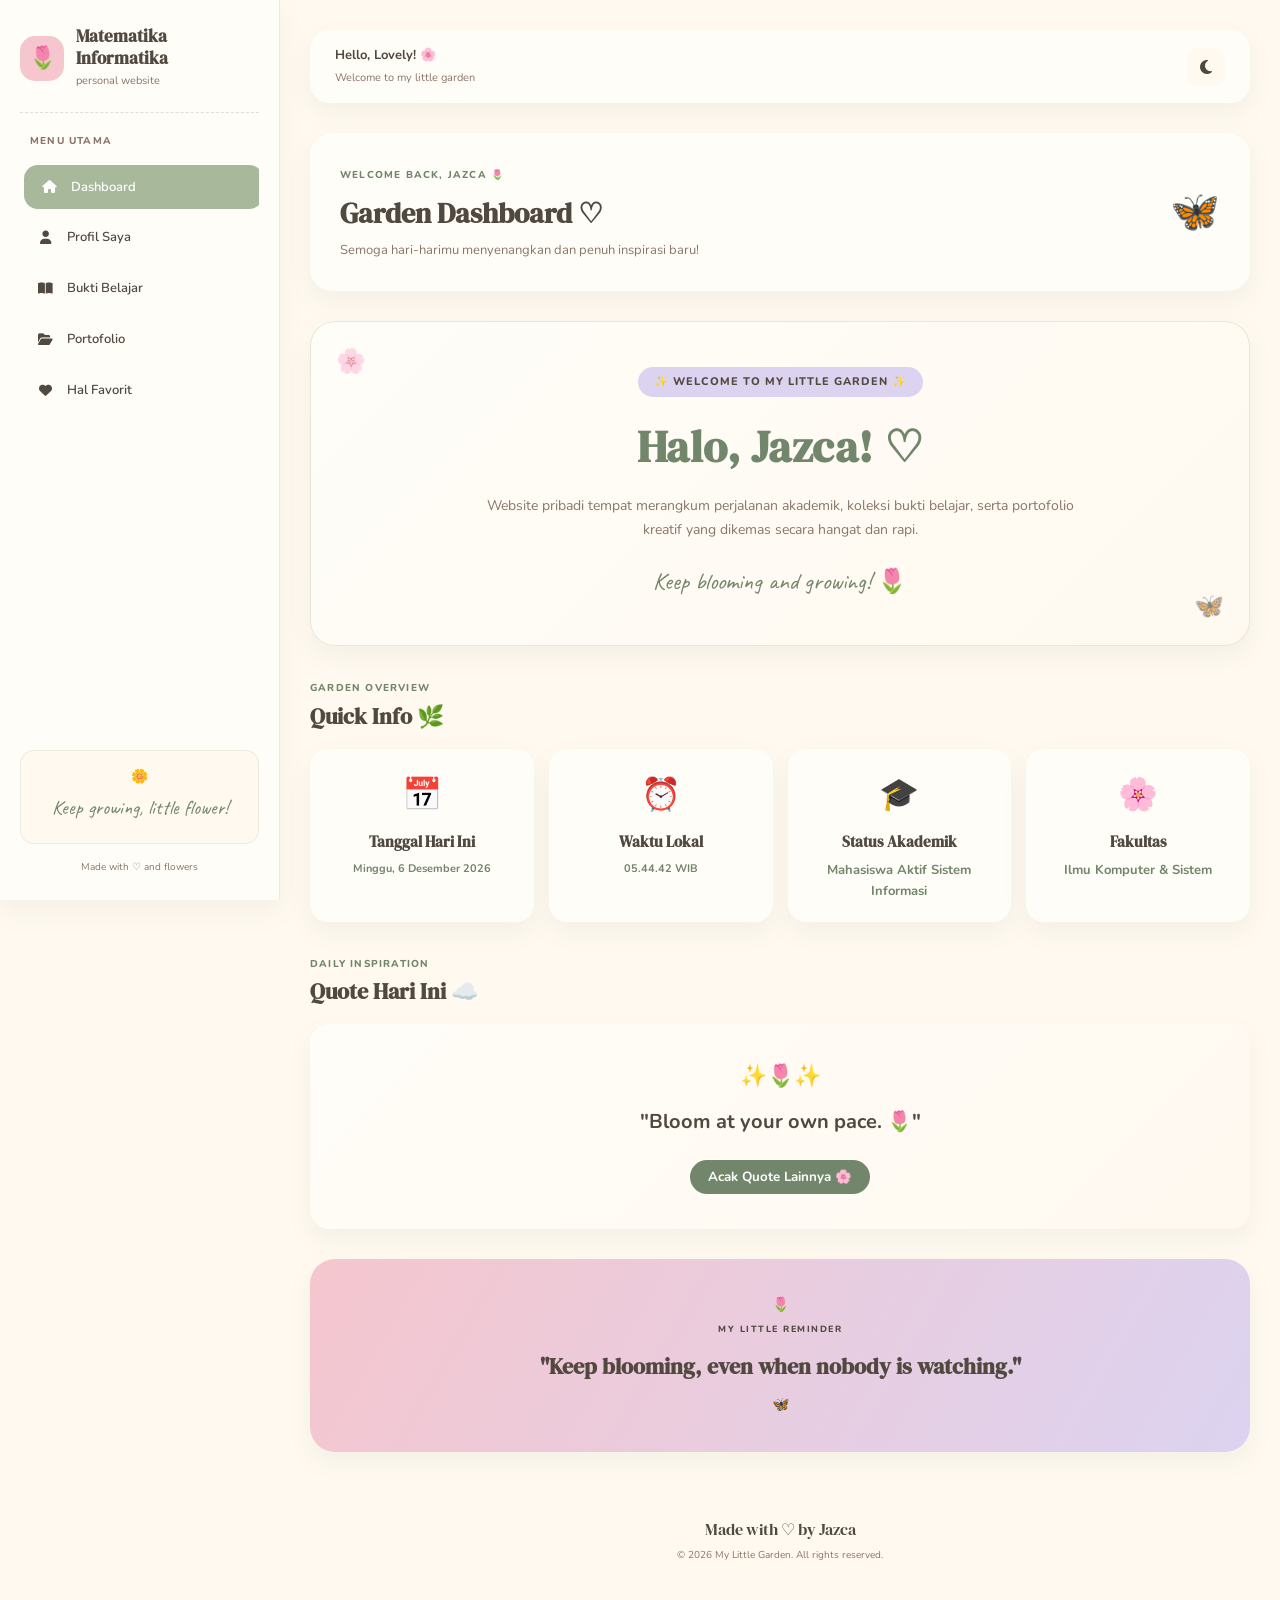
==== commit 000b97e2: "Update index.html" ====
--- a/index.html
+++ b/index.html
@@ -3,7 +3,7 @@
 <head>
     <meta charset="UTF-8">
     <meta name="viewport" content="width=device-width, initial-scale=1.0">
-    <title>Dashboard | My Little Garden</title>
+    <title>Dashboard | Matematika Informatika</title>
 
     <!-- Google Fonts -->
     <link rel="preconnect" href="https://fonts.googleapis.com">
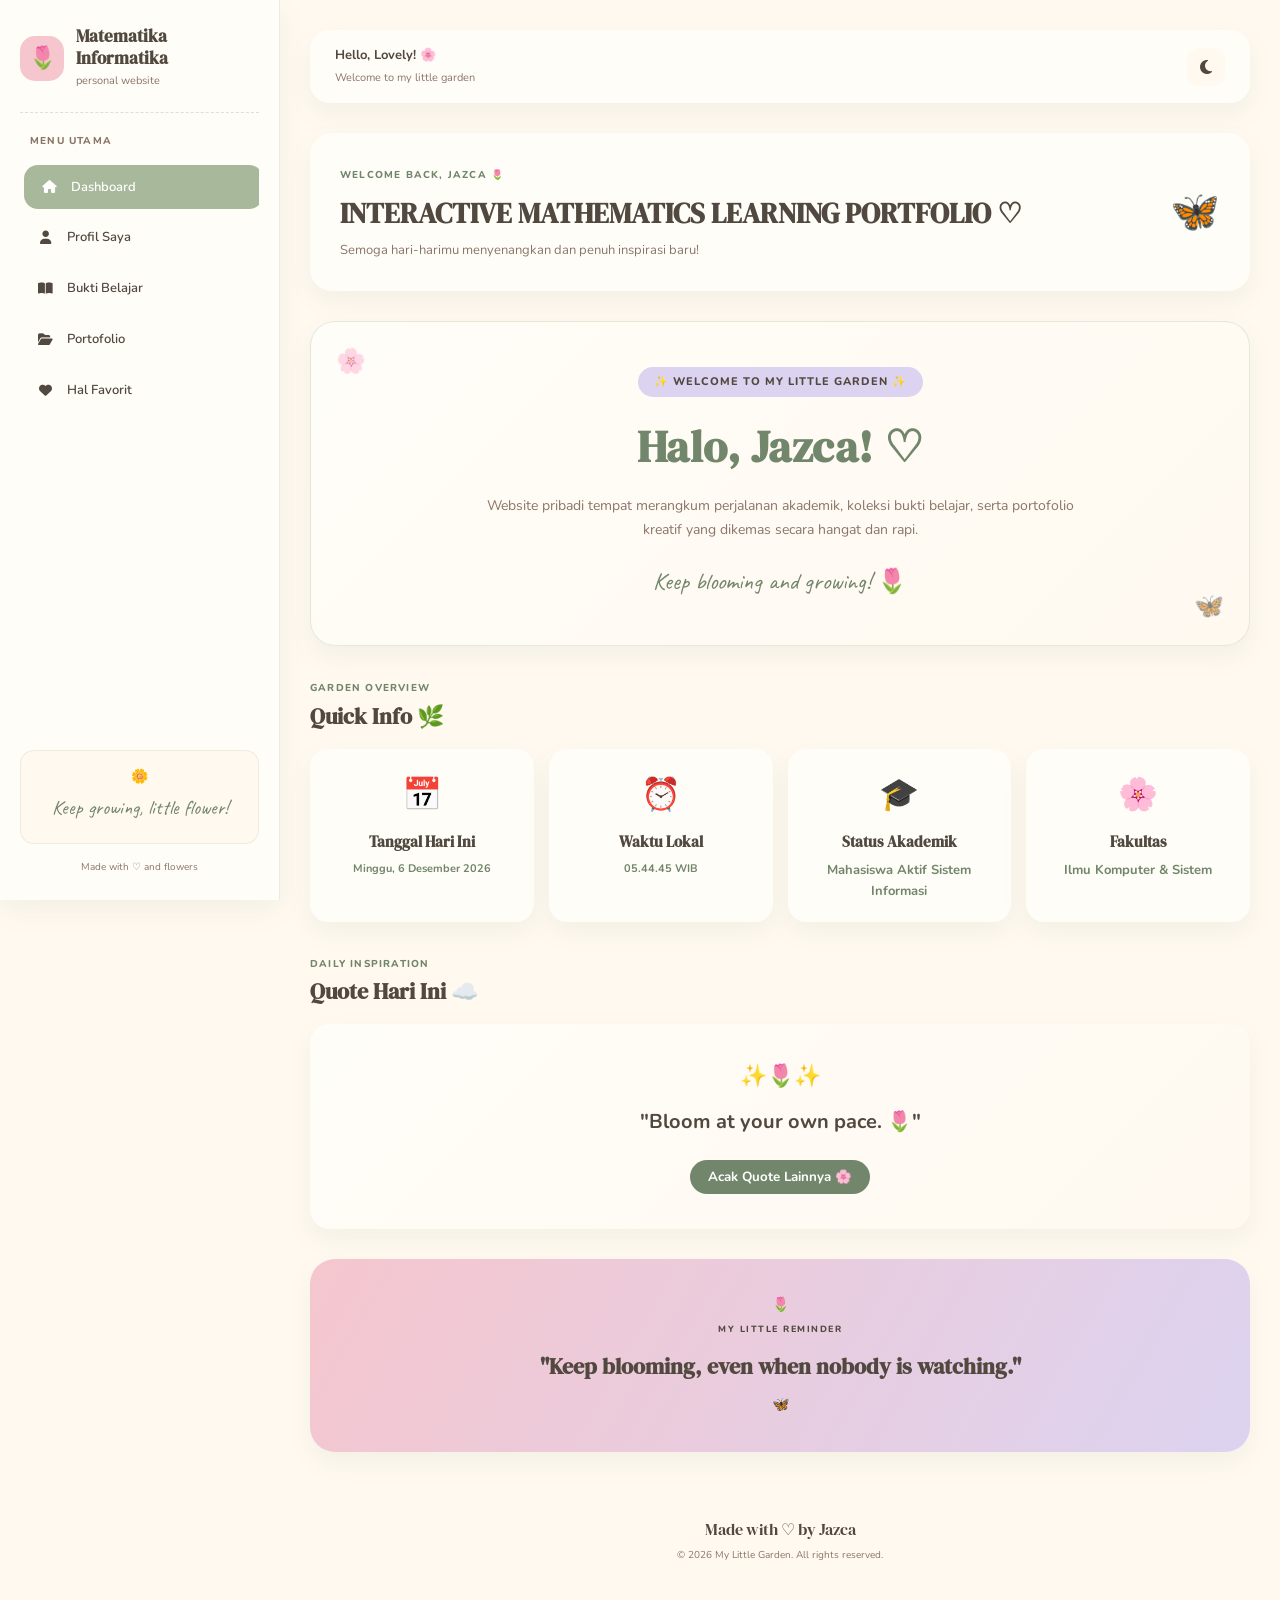
==== commit ce194a2e: "Update page heading to 'INTERACTIVE MATHEMATICS LEARNING PORTFOLIO'" ====
--- a/index.html
+++ b/index.html
@@ -168,7 +168,8 @@
         <section class="page-heading">
             <div>
                 <span class="section-eyebrow">WELCOME BACK, JAZCA 🌷</span>
-                <h1>Garden Dashboard <span>♡</span></h1>
+                <h1> INTERACTIVE MATHEMATICS LEARNING PORTFOLIO
+ <span>♡</span></h1>
                 <p>Semoga hari-harimu menyenangkan dan penuh inspirasi baru!</p>
             </div>
             <div class="heading-decoration">🦋</div>
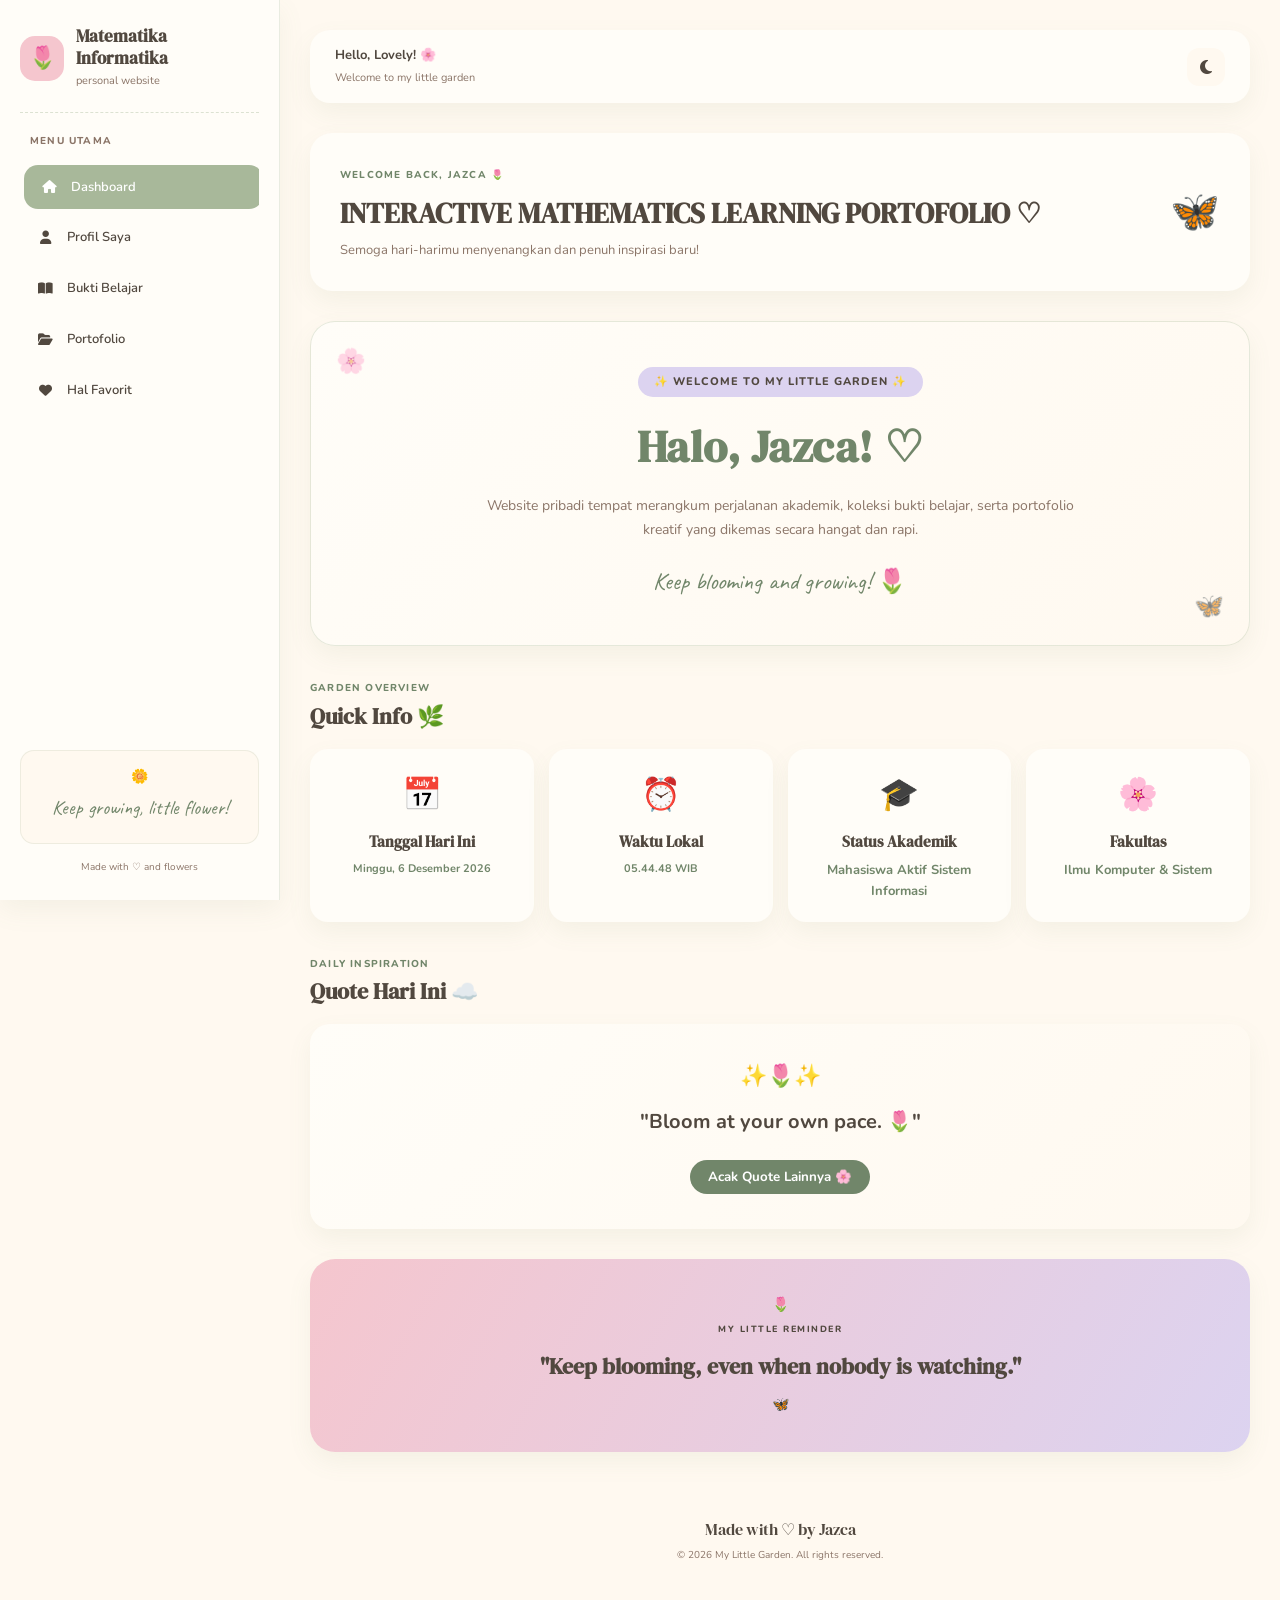
==== commit a574ff50: "Fix typo in portfolio title in index.html" ====
--- a/index.html
+++ b/index.html
@@ -168,7 +168,7 @@
         <section class="page-heading">
             <div>
                 <span class="section-eyebrow">WELCOME BACK, JAZCA 🌷</span>
-                <h1> INTERACTIVE MATHEMATICS LEARNING PORTFOLIO
+                <h1> INTERACTIVE MATHEMATICS LEARNING PORTOFOLIO
  <span>♡</span></h1>
                 <p>Semoga hari-harimu menyenangkan dan penuh inspirasi baru!</p>
             </div>
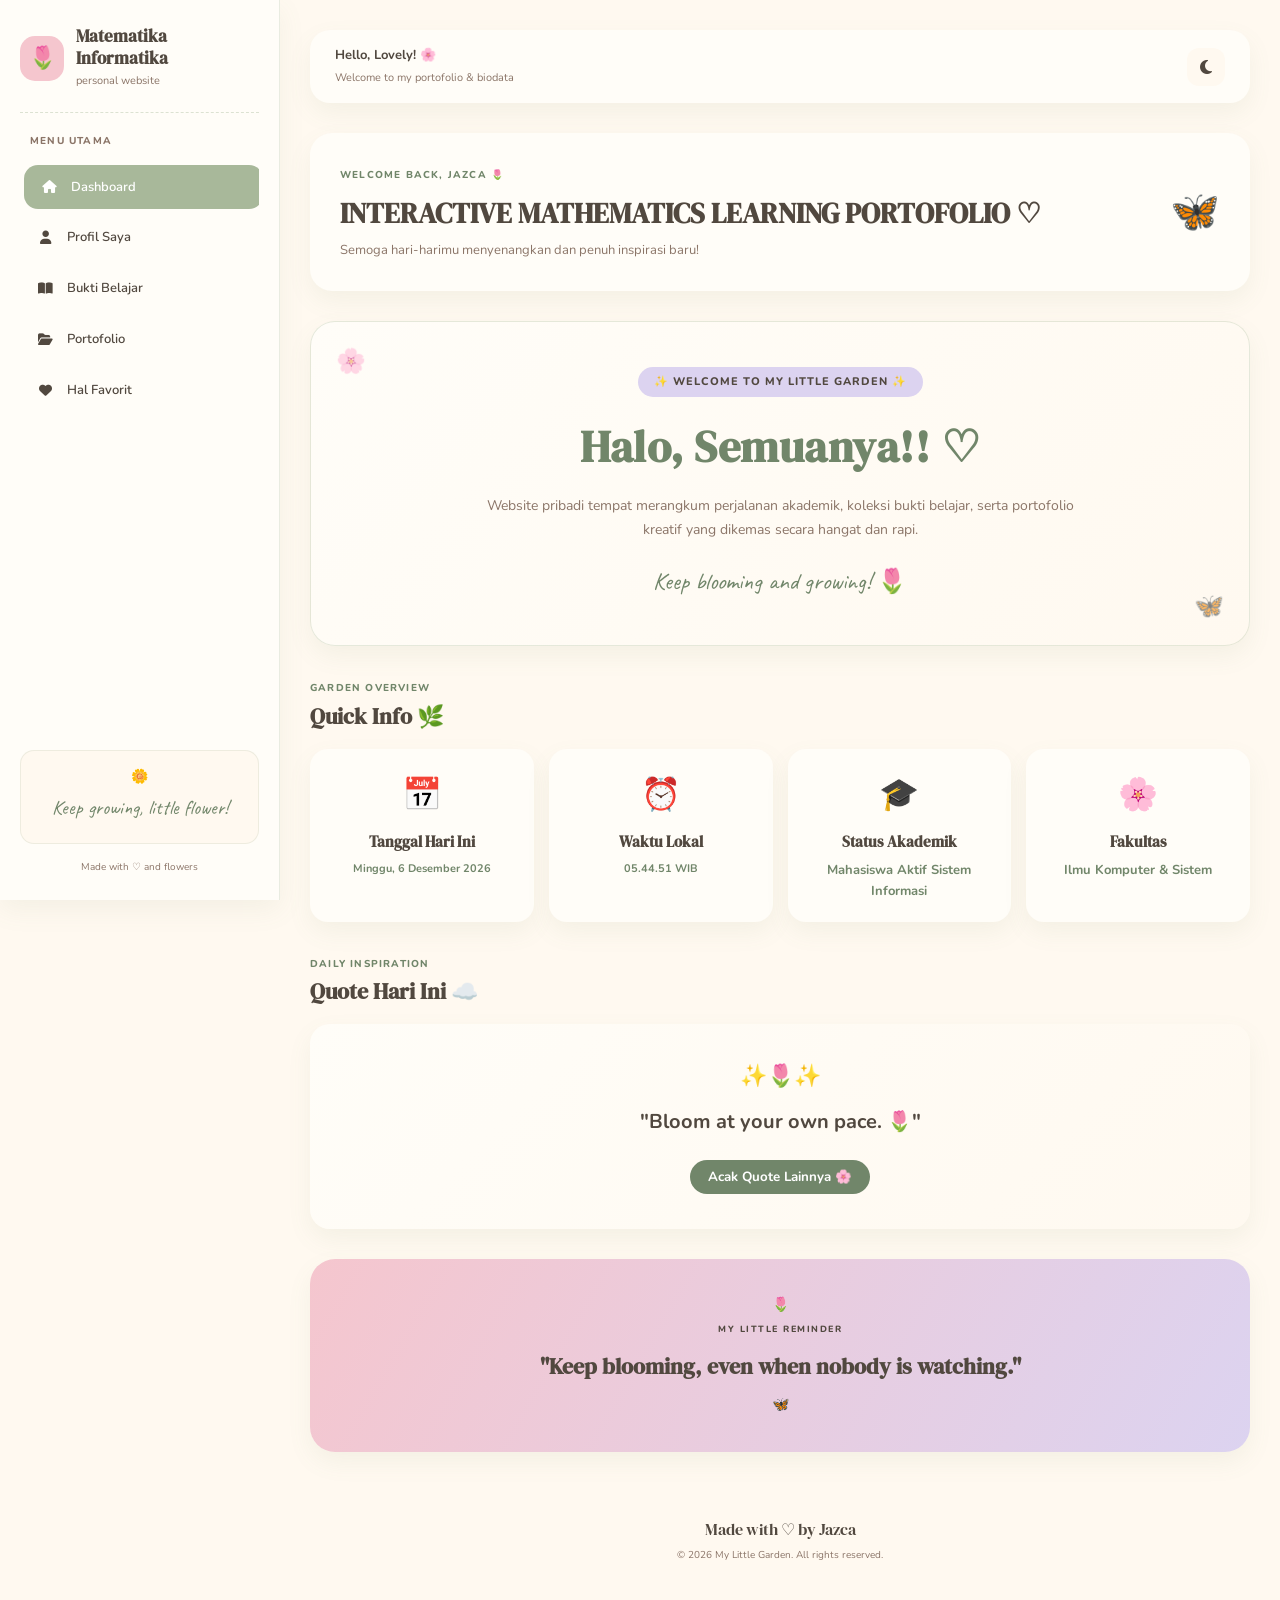
==== commit ae8b0cd3: "Update index.html" ====
--- a/index.html
+++ b/index.html
@@ -156,7 +156,7 @@
                 </button>
                 <div>
                     <p class="topbar-greeting">Hello, Lovely! 🌸</p>
-                    <span>Welcome to my little garden</span>
+                    <span>Welcome to my portofolio & biodata</span>
                 </div>
             </div>
             <button class="theme-toggle" id="themeToggle" title="Ganti tema">
@@ -178,7 +178,7 @@
         <!-- Banner Utama Baru (Tanpa Polaroid, Lebih Besar & Estetik) -->
         <section class="hero-banner-fresh">
             <span class="hero-badge-cute">✨ WELCOME TO MY LITTLE GARDEN ✨</span>
-            <h1>Halo, <span>Jazca</span>! ♡</h1>
+            <h1>Halo, <span>Semuanya!</span>! ♡</h1>
             <p>
                 Website pribadi tempat merangkum perjalanan akademik, koleksi bukti belajar, serta portofolio kreatif yang dikemas secara hangat dan rapi.
             </p>
